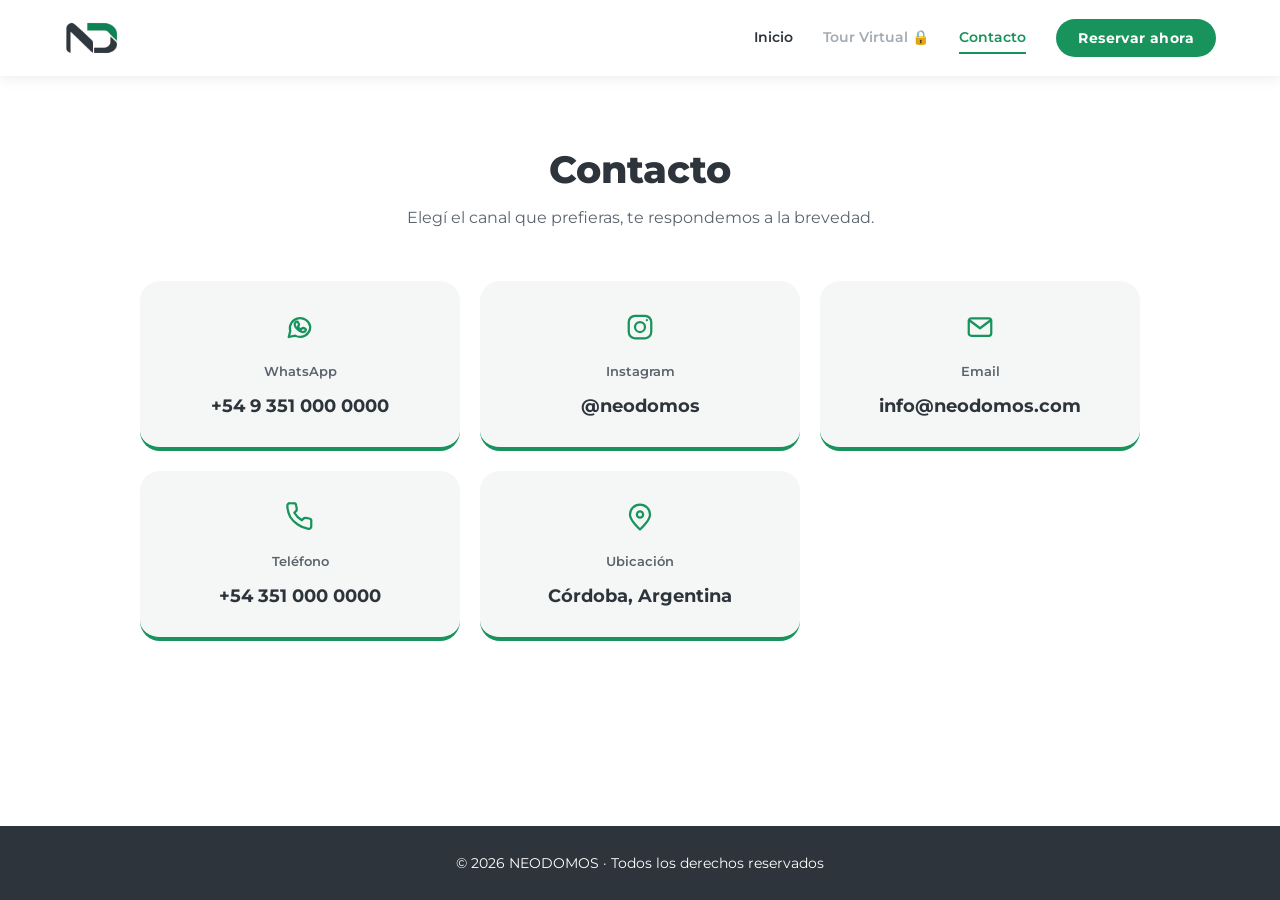
==== contacto.html @ 70d0b35b "Falta solo agregar la info verdadera" ====
<!DOCTYPE html>
<html lang="es">
<head>
    <meta charset="UTF-8">
    <meta name="viewport" content="width=device-width, initial-scale=1">
    <title>NEODOMOS | Contacto</title>
    <link rel="icon" href="img/logo-monograma.png">
    <link href="https://fonts.googleapis.com/css2?family=Montserrat:wght@400;500;600;700;800&display=swap" rel="stylesheet">
    <link rel="stylesheet" href="index.css">
    <style>
        /* La página ocupa como mínimo toda la pantalla y empuja el footer abajo. */
        html, body {
            min-height: 100%;
        }

        body.contact-page {
            min-height: 100vh;
            display: flex;
            flex-direction: column;
            background: #ffffff;
        }

        .contact-main {
            flex: 1;
            width: 100%;
            background: #ffffff;
        }

        .contact-main .cont {
            padding-bottom: clamp(48px, 8vh, 100px);
        }

        .contact-main .ccards {
            align-items: stretch;
        }

        .contact-main .cc {
            display: flex;
            flex-direction: column;
            align-items: center;
            gap: 12px;
            text-align: center;
        }

        .contact-main .contact-icon {
            width: 30px;
            height: 30px;
            display: block;
            color: var(--verde, #c5d6c3);
        }

        .contact-main .contact-icon svg {
            width: 100%;
            height: 100%;
            fill: none;
            stroke: currentColor;
            stroke-width: 1.8;
            stroke-linecap: round;
            stroke-linejoin: round;
        }

        body.contact-page footer {
            margin-top: auto;
            width: 100%;
            box-sizing: border-box;
            background: var(--gris, #202428);
            color: #ffffff;
        }
    </style>
</head>
<body class="contact-page">
    <header>
        <a class="logo" href="index.html#/"><img src="img/logo-solo.webp" alt="NEODOMOS" onerror="this.outerHTML='<b>NEODOMOS</b>'"></a>
        <button class="burger" aria-label="Abrir menú" onclick="document.querySelector('nav').classList.toggle('open')">☰</button>
        <nav>
            <a class="l" href="index.html#/">Inicio</a>
            <a class="l lock" title="Próximamente" onclick="return false">Tour Virtual 🔒</a>
            <a class="l act" href="contacto.html">Contacto</a>
            <a class="btn btn-v" id="reservar" target="_blank" rel="noopener">Reservar ahora</a>
        </nav>
    </header>

    <main class="contact-main">
        <section class="cont">
            <div class="t">
                <h2>Contacto</h2>
                <p>Elegí el canal que prefieras, te respondemos a la brevedad.</p>
            </div>

            <div class="ccards">
                <a class="cc" href="#" id="whatsapp-link" target="_blank" rel="noopener">
                    <i class="contact-icon" aria-hidden="true"><svg viewBox="0 0 24 24"><path d="M20.2 11.7a8.2 8.2 0 0 1-12.1 7.2L3 20l1.2-4.8a8.2 8.2 0 1 1 16-3.5Z"/><path d="M8.6 8.2c.2-.5.5-.5.8-.5h.5c.2 0 .4.1.5.4l.8 1.8c.1.2.1.4-.1.6l-.6.7c-.2.2-.2.4 0 .6.5.9 1.2 1.5 2.1 2 .2.1.4.1.6-.1l.8-.9c.2-.2.4-.2.6-.1l1.7.8c.3.1.4.3.4.5 0 .3-.2 1.2-.8 1.6-.6.4-1.3.6-2.1.4-1.1-.3-2.4-.9-3.8-2.2-1.1-1-2-2.3-2.2-3.3-.3-.9.1-1.8.8-2.3Z"/></svg></i>
                    <small>WhatsApp</small><b>+54 9 351 000 0000</b>
                </a>

                <a class="cc" href="https://www.instagram.com/neodomos" target="_blank" rel="noopener">
                    <i class="contact-icon" aria-hidden="true"><svg viewBox="0 0 24 24"><rect x="3" y="3" width="18" height="18" rx="5"/><circle cx="12" cy="12" r="4"/><path d="M17.5 6.5h.01"/></svg></i>
                    <small>Instagram</small><b>@neodomos</b>
                </a>

                <a class="cc" href="mailto:info@neodomos.com">
                    <i class="contact-icon" aria-hidden="true"><svg viewBox="0 0 24 24"><rect x="3" y="5" width="18" height="14" rx="2"/><path d="m4 7 8 6 8-6"/></svg></i>
                    <small>Email</small><b>info@neodomos.com</b>
                </a>

                <a class="cc" href="tel:+543510000000">
                    <i class="contact-icon" aria-hidden="true"><svg viewBox="0 0 24 24"><path d="M21 16.5v3a2 2 0 0 1-2.2 2A19.8 19.8 0 0 1 10.2 18a19.4 19.4 0 0 1-6-6A19.8 19.8 0 0 1 1.9 3.2 2 2 0 0 1 3.9 1h3a2 2 0 0 1 2 1.7l.5 2.7a2 2 0 0 1-.6 1.9L7.5 8.6a16 16 0 0 0 6 6l1.3-1.3a2 2 0 0 1 1.9-.6l2.7.5a2 2 0 0 1 1.6 2.3Z"/></svg></i>
                    <small>Teléfono</small><b>+54 351 000 0000</b>
                </a>

                <a class="cc" href="https://maps.google.com/?q=C%C3%B3rdoba%2CArgentina" target="_blank" rel="noopener">
                    <i class="contact-icon" aria-hidden="true"><svg viewBox="0 0 24 24"><path d="M20 10c0 5-8 12-8 12S4 15 4 10a8 8 0 1 1 16 0Z"/><circle cx="12" cy="10" r="2.5"/></svg></i>
                    <small>Ubicación</small><b>Córdoba, Argentina</b>
                </a>
            </div>
        </section>
    </main>

    <footer>© <span id="year"></span> NEODOMOS · Todos los derechos reservados</footer>

    <script>
        const CONFIG = {
            whatsapp: "5493510000000",
            mensajeReserva: "Hola! Quiero reservar un domo NEODOMOS.",
            mensajeGeneral: "Hola! Quiero más información sobre los domos NEODOMOS."
        };

        const wa = mensaje => `https://wa.me/${CONFIG.whatsapp}?text=${encodeURIComponent(mensaje)}`;
        document.querySelector("#reservar").href = wa(CONFIG.mensajeReserva);
        document.querySelector("#whatsapp-link").href = wa(CONFIG.mensajeGeneral);
        document.querySelector("#year").textContent = new Date().getFullYear();

        document.querySelectorAll("nav a").forEach(enlace => {
            enlace.addEventListener("click", () => document.querySelector("nav").classList.remove("open"));
        });
    </script>
</body>
</html>
---- index.css ----
/* ============ COLORES ============ */
:root {
    --gris: #2d343b;
    --gris2: #5b646d;
    --verde: #17935b;
    --verde2: #0f6f43;
    --claro: #f4f7f5;
    --lock: #a3abb2;
    --nav: 76px;
}

/* ============ RESET GENERAL ============ */
* {
    margin: 0;
    padding: 0;
    box-sizing: border-box;
}

html {
    scroll-behavior: smooth;
}

body {
    font-family: Montserrat, system-ui, sans-serif;
    color: var(--gris);
    background: #fff;
}

a {
    color: inherit;
    text-decoration: none;
}

button {
    font: inherit;
    cursor: pointer;
    border: 0;
    background: none;
}

/* ============ BOTONES ============ */
.btn {
    display: inline-flex;
    align-items: center;
    gap: 8px;
    padding: 13px 26px;
    border-radius: 50px;
    font-weight: 700;
    font-size: 14px;
    letter-spacing: 0.4px;
    transition: 0.2s;
}

.btn-v {
    background: var(--verde);
    color: #fff;
}

.btn-v:hover {
    background: var(--verde2);
}

.btn-b {
    background: #fff;
    color: var(--gris);
}

.btn-b:hover {
    background: #e6eee9;
}

.btn-o {
    border: 2px solid #fff;
    color: #fff;
}

.btn-o:hover {
    background: #fff;
    color: var(--gris);
}

.btn-g {
    border: 2px solid var(--gris);
    color: var(--gris);
}

.btn-g:hover {
    background: var(--gris);
    color: #fff;
}

/* ============ NAVBAR ============ */
header {
    position: fixed;
    top: 0;
    left: 0;
    right: 0;
    height: var(--nav);
    z-index: 50;
    background: rgba(255, 255, 255, 0.93);
    backdrop-filter: blur(10px);
    display: flex;
    align-items: center;
    justify-content: space-between;
    padding: 0 5%;
    box-shadow: 0 2px 14px rgba(0, 0, 0, 0.08);
}

.logo img {
    height: 34px;
    display: block;
}

nav {
    display: flex;
    align-items: center;
    gap: 30px;
    font-weight: 600;
    font-size: 14px;
}

nav .l {
    padding: 6px 0;
    border-bottom: 2px solid transparent;
    transition: 0.2s;
}

nav .l:hover,
nav .l.act {
    color: var(--verde);
    border-color: var(--verde);
}

nav .l.lock {
    color: var(--lock);
    cursor: not-allowed;
}

nav .l.lock:hover {
    color: var(--lock);
    border-color: transparent;
}

nav .btn {
    padding: 10px 22px;
}

.burger {
    display: none;
    font-size: 28px;
    color: var(--gris);
}

/* ============ INICIO / HERO ============ */
.page {
    display: none;
}

.page.on {
    display: block;
}

.hero {
    position: relative;
    isolation: isolate;
    min-height: 100vh;
    display: flex;
    align-items: center;
    justify-content: space-between;
    gap: 40px;
    padding: calc(var(--nav) + 30px) 5% 100px;
    color: #fff;
    overflow: hidden;
}

.bg {
    position: absolute;
    inset: 0;
    background-size: cover;
    background-position: center;
    opacity: 0;
    transition: opacity 0.9s;
    z-index: -2;
}

.bg.on {
    opacity: 1;
}

.hero::before {
    content: "";
    position: absolute;
    inset: 0;
    background: linear-gradient(
        90deg,
        rgba(20, 26, 31, 0.78),
        rgba(20, 26, 31, 0.12) 75%
    );
    z-index: -1;
}

.txt {
    max-width: 540px;
}

.txt h1 {
    font-size: clamp(34px, 5vw, 58px);
    line-height: 1.08;
    font-weight: 800;
    text-transform: uppercase;
    margin-bottom: 18px;
}

.txt p {
    font-size: 17px;
    line-height: 1.6;
    margin-bottom: 28px;
}

.acts {
    display: flex;
    gap: 14px;
    flex-wrap: wrap;
}

.menu {
    width: 300px;
    display: flex;
    flex-direction: column;
    gap: 12px;
    padding: 16px;
    border-radius: 22px;
    background: rgba(255, 255, 255, 0.14);
    backdrop-filter: blur(14px);
    border: 1px solid rgba(255, 255, 255, 0.3);
}

.opts button {
    display: flex;
    align-items: center;
    gap: 14px;
    padding: 14px 18px;
    border-radius: 14px;
    border: 1px solid rgba(255, 255, 255, 0.3);
    color: #fff;
    font-weight: 600;
    font-size: 16px;
    text-align: left;
    transition: 0.25s;
}

.opts button:hover {
    background: rgba(255, 255, 255, 0.2);
}

.opts button.on {
    background: var(--verde);
    border-color: var(--verde);
}

.menu span {
    font-size: 22px;
}

/* Selector: solo se ve en celular */
.sel {
    display: none;
}

.opts {
    display: flex;
    flex-direction: column;
    gap: 12px;
}

.soon {
    position: absolute;
    left: 5%;
    bottom: 26px;
    display: flex;
    align-items: center;
    gap: 10px;
    padding: 10px 18px;
    border-radius: 50px;
    background: rgba(20, 26, 31, 0.6);
    backdrop-filter: blur(8px);
    font-size: 13px;
    font-weight: 600;
}

.soon i {
    width: 10px;
    height: 10px;
    border-radius: 50%;
    background: var(--verde);
    animation: p 1.6s infinite;
}

@keyframes p {
    50% {
        opacity: 0.25;
    }
}

.insta {
    position: absolute;
    right: 5%;
    bottom: 22px;
    width: 52px;
    height: 52px;
    border-radius: 50%;
    background: #fff;
    color: var(--gris);
    display: grid;
    place-items: center;
    transition: 0.2s;
}

.insta:hover {
    background: var(--verde);
    color: #fff;
    transform: scale(1.08);
}

/* ============ SECCIONES ============ */
section {
    padding: 90px 5%;
}

.t {
    text-align: center;
    max-width: 680px;
    margin: 0 auto 50px;
}

.t h2 {
    font-size: clamp(26px, 3.5vw, 38px);
    font-weight: 800;
    margin-bottom: 12px;
}

.t h2 em {
    font-style: normal;
    color: var(--verde);
}

.t p {
    color: var(--gris2);
    line-height: 1.6;
}

.cards {
    display: grid;
    grid-template-columns: repeat(auto-fit, minmax(240px, 1fr));
    gap: 24px;
    max-width: 1100px;
    margin: auto;
}

.card {
    background: var(--claro);
    padding: 32px 26px;
    border-radius: 20px;
    border-bottom: 4px solid var(--verde);
}

.card i {
    font-style: normal;
    font-size: 34px;
    display: block;
    margin-bottom: 14px;
}

.card h3 {
    margin-bottom: 8px;
}

.card p {
    color: var(--gris2);
    font-size: 15px;
    line-height: 1.6;
}

/* ============ LED ============ */
.led {
    background: var(--gris);
    color: #fff;
}

.led .t p {
    color: #c8d0d6;
}

.led-g {
    display: grid;
    grid-template-columns: repeat(auto-fit, minmax(300px, 1fr));
    gap: 24px;
    max-width: 1100px;
    margin: auto;
}

.led figure {
    position: relative;
    border-radius: 20px;
    overflow: hidden;
}

.led img {
    width: 100%;
    display: block;
}

.led figcaption {
    position: absolute;
    left: 16px;
    top: 16px;
    background: #fff;
    color: var(--gris);
    padding: 7px 16px;
    border-radius: 30px;
    font-weight: 700;
    font-size: 13px;
    display: flex;
    align-items: center;
    gap: 8px;
}

.led figcaption b {
    width: 12px;
    height: 12px;
    border-radius: 50%;
}

/* ============ LLAMADO A LA ACCIÓN ============ */
.cta {
    text-align: center;
    background: var(--verde);
    color: #fff;
}

.cta h2 {
    font-size: clamp(26px, 3.5vw, 36px);
    font-weight: 800;
    margin-bottom: 12px;
}

.cta p {
    margin-bottom: 26px;
}

/* ============ FOOTER ============ */
footer {
    background: #1f2428;
    color: #aab3ba;
    text-align: center;
    padding: 28px 5%;
    font-size: 14px;
}

/* ============ MÁS INFO ============ */
.ib {
    min-height: 55vh;
    background-size: cover;
    background-position: center;
    display: flex;
    align-items: flex-end;
    padding: 0 5% 40px;
    color: #fff;
    padding-top: var(--nav);
}

.ib small {
    font-weight: 700;
    letter-spacing: 2px;
    text-transform: uppercase;
    color: #7fe0b0;
}

.ib h1 {
    font-size: clamp(32px, 5vw, 54px);
    font-weight: 800;
}

.wrap {
    max-width: 1000px;
    margin: auto;
    padding: 50px 5% 80px;
}

.wrap h3 {
    margin: 40px 0 16px;
    font-size: 22px;
}

.chips {
    display: flex;
    gap: 10px;
    flex-wrap: wrap;
    margin-bottom: 28px;
}

.chips a {
    padding: 8px 18px;
    border-radius: 30px;
    border: 2px solid var(--claro);
    background: var(--claro);
    font-weight: 600;
    font-size: 14px;
}

.chips a.on,
.chips a:hover {
    background: var(--verde);
    border-color: var(--verde);
    color: #fff;
}

.lead {
    font-size: 18px;
    line-height: 1.7;
    color: var(--gris2);
}

.specs {
    display: grid;
    grid-template-columns: repeat(auto-fit, minmax(200px, 1fr));
    gap: 16px;
    margin-top: 30px;
}

.specs div {
    background: var(--claro);
    padding: 20px;
    border-radius: 16px;
    border-left: 4px solid var(--verde);
}

.specs small {
    display: block;
    color: var(--gris2);
    font-weight: 600;
    margin-bottom: 4px;
}

.specs b {
    font-size: 20px;
}

.inc {
    list-style: none;
    display: grid;
    grid-template-columns: repeat(auto-fit, minmax(260px, 1fr));
    gap: 10px;
}

.inc li::before {
    content: "✓ ";
    color: var(--verde);
    font-weight: 800;
}

.gal {
    display: grid;
    grid-template-columns: repeat(auto-fit, minmax(280px, 1fr));
    gap: 16px;
}

.gal img {
    width: 100%;
    border-radius: 16px;
    display: block;
}

.wrap .acts {
    margin-top: 44px;
}

/* ============ CONTACTO ============ */
.cont {
    padding-top: calc(var(--nav) + 70px);
    min-height: 80vh;
}

.ccards {
    display: grid;
    grid-template-columns: repeat(auto-fit, minmax(260px, 1fr));
    gap: 20px;
    max-width: 1000px;
    margin: auto;
}

.cc {
    background: var(--claro);
    padding: 30px;
    border-radius: 20px;
    border-bottom: 4px solid var(--verde);
    transition: 0.2s;
}

.cc:hover {
    transform: translateY(-4px);
}

.cc i {
    font-style: normal;
    font-size: 32px;
    display: block;
    margin-bottom: 10px;
}

.cc small {
    color: var(--gris2);
    font-weight: 600;
}

.cc b {
    display: block;
    margin-top: 4px;
    font-size: 18px;
}

/* ============ CELULAR / TABLET CHICA ============ */
@media (max-width: 900px) {
    :root {
        --foto: min(72vw, 420px);
    }

    .burger {
        display: block;
    }

    nav {
        position: absolute;
        top: var(--nav);
        left: 0;
        right: 0;
        background: #fff;
        flex-direction: column;
        align-items: flex-start;
        padding: 20px 5%;
        gap: 18px;
        display: none;
        box-shadow: 0 10px 20px rgba(0, 0, 0, 0.08);
    }

    nav.open {
        display: flex;
    }

    /* Foto arriba y contenido abajo */
    .hero {
        flex-direction: column;
        align-items: stretch;
        justify-content: flex-start;
        gap: 18px;
        min-height: auto;
        background: var(--gris);
        padding: calc(var(--nav) + var(--foto) - 34px) 5% 90px;
    }

    .bg {
        inset: var(--nav) 0 auto 0;
        height: var(--foto);
    }

    .hero::before {
        inset: var(--nav) 0 auto 0;
        height: var(--foto);
        background: linear-gradient(
            rgba(20, 26, 31, 0) 50%,
            var(--gris)
        );
    }

    .txt h1 {
        font-size: 28px;
        margin-bottom: 10px;
    }

    .txt p {
        font-size: 15px;
        margin-bottom: 20px;
    }

    .btn {
        padding: 11px 20px;
        font-size: 13px;
    }

    /* Selector desplegable de nodos */
    .menu {
        order: -1;
        position: relative;
        width: 100%;
        padding: 0;
        background: none;
        border: 0;
        backdrop-filter: none;
        gap: 0;
    }

    .sel {
        display: flex;
        align-items: center;
        gap: 10px;
        width: 100%;
        padding: 13px 18px;
        border-radius: 14px;
        background: var(--verde);
        color: #fff;
        font-weight: 700;
        font-size: 15px;
        text-align: left;
    }

    .sel em {
        margin-left: auto;
        font-style: normal;
    }

    
    .opts {
        display: none;
        position: absolute;
        left: 0;
        right: 0;
        top: calc(100% + 8px);
        z-index: 5;

        /* Tamaño y desplazamiento */
        max-height: 220px;
        overflow-y: auto;
        overscroll-behavior: contain;

        /* Apariencia */
        padding: 10px;
        gap: 8px;
        border-radius: 16px;
        background: var(--gris);
        border: 1px solid rgba(255, 255, 255, 0.2);
        box-shadow: 0 14px 30px rgba(0, 0, 0, 0.4);
    }


    .menu.open .opts {
        display: flex;
    }

    .opts button {
        padding: 11px 14px;
        font-size: 15px;
    }

    .soon {
        font-size: 12px;
        padding: 8px 14px;
        bottom: 22px;
    }

    .insta {
        width: 44px;
        height: 44px;
        bottom: 18px;
    }

    .wrap {
        padding: 36px 5% 60px;
    }

    #info {
    position: relative;
    }

    #info img {
        display: block;
        width: 100%;
        max-height: 220px;
        object-fit: cover;
    }

    #info::after {
        content: "";
        position: absolute;
        top: 0;
        left: 0;
        width: 100%;
        height: 280px;
        pointer-events: none;
        background: linear-gradient(
            to bottom,
            transparent 45%,
            var(--gris) 100%
        );
    }
}
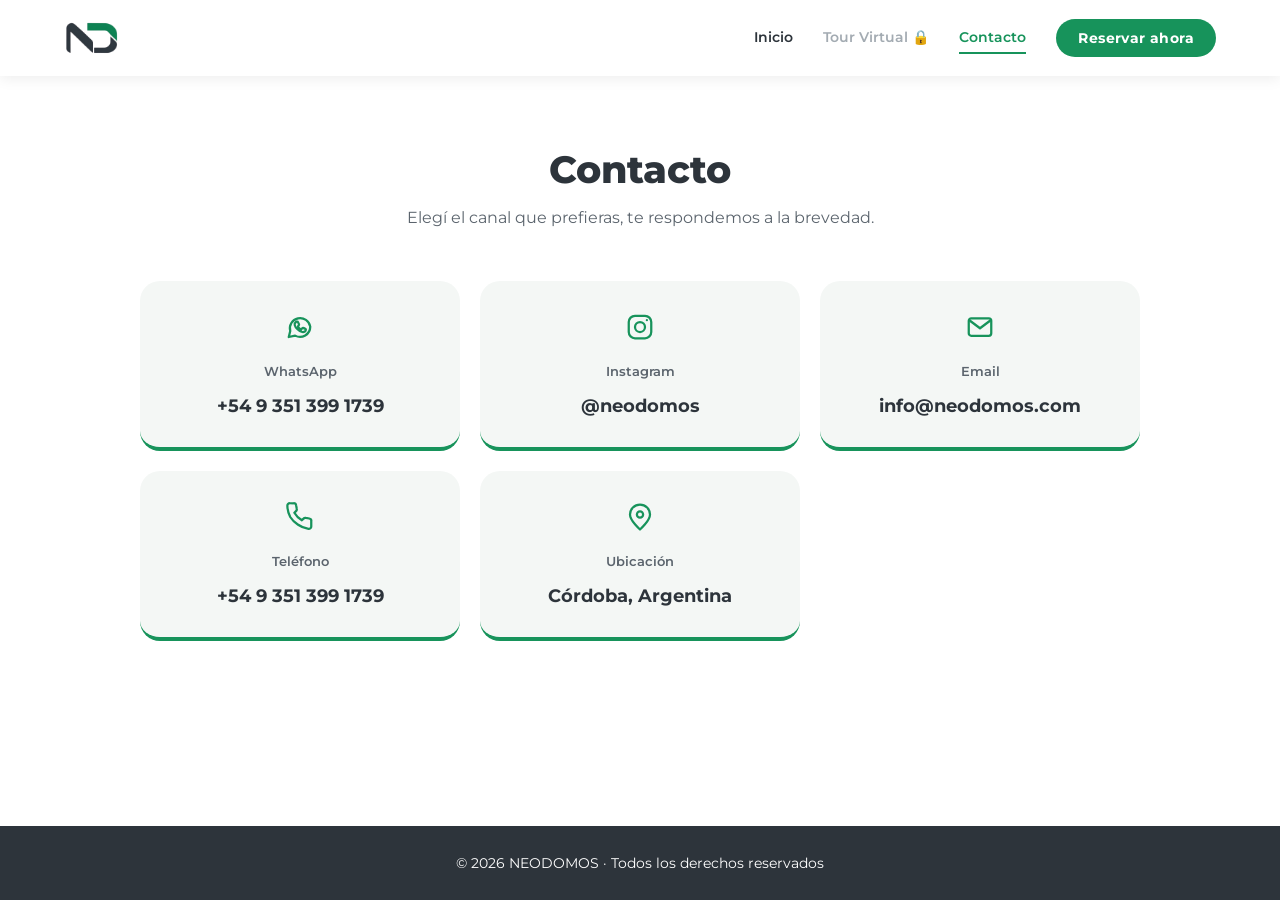
==== commit b0ad5407: "Falta solo agregar la info verdadera" ====
--- a/contacto.html
+++ b/contacto.html
@@ -90,7 +90,7 @@
             <div class="ccards">
                 <a class="cc" href="#" id="whatsapp-link" target="_blank" rel="noopener">
                     <i class="contact-icon" aria-hidden="true"><svg viewBox="0 0 24 24"><path d="M20.2 11.7a8.2 8.2 0 0 1-12.1 7.2L3 20l1.2-4.8a8.2 8.2 0 1 1 16-3.5Z"/><path d="M8.6 8.2c.2-.5.5-.5.8-.5h.5c.2 0 .4.1.5.4l.8 1.8c.1.2.1.4-.1.6l-.6.7c-.2.2-.2.4 0 .6.5.9 1.2 1.5 2.1 2 .2.1.4.1.6-.1l.8-.9c.2-.2.4-.2.6-.1l1.7.8c.3.1.4.3.4.5 0 .3-.2 1.2-.8 1.6-.6.4-1.3.6-2.1.4-1.1-.3-2.4-.9-3.8-2.2-1.1-1-2-2.3-2.2-3.3-.3-.9.1-1.8.8-2.3Z"/></svg></i>
-                    <small>WhatsApp</small><b>+54 9 351 000 0000</b>
+                    <small>WhatsApp</small><b>+54 9 351 399 1739</b>
                 </a>
 
                 <a class="cc" href="https://www.instagram.com/neodomos" target="_blank" rel="noopener">
@@ -103,9 +103,9 @@
                     <small>Email</small><b>info@neodomos.com</b>
                 </a>
 
-                <a class="cc" href="tel:+543510000000">
+                <a class="cc" href="tel:+543513991739">
                     <i class="contact-icon" aria-hidden="true"><svg viewBox="0 0 24 24"><path d="M21 16.5v3a2 2 0 0 1-2.2 2A19.8 19.8 0 0 1 10.2 18a19.4 19.4 0 0 1-6-6A19.8 19.8 0 0 1 1.9 3.2 2 2 0 0 1 3.9 1h3a2 2 0 0 1 2 1.7l.5 2.7a2 2 0 0 1-.6 1.9L7.5 8.6a16 16 0 0 0 6 6l1.3-1.3a2 2 0 0 1 1.9-.6l2.7.5a2 2 0 0 1 1.6 2.3Z"/></svg></i>
-                    <small>Teléfono</small><b>+54 351 000 0000</b>
+                    <small>Teléfono</small><b>+54 9 351 399 1739</b>
                 </a>
 
                 <a class="cc" href="https://maps.google.com/?q=C%C3%B3rdoba%2CArgentina" target="_blank" rel="noopener">
@@ -120,8 +120,8 @@
 
     <script>
         const CONFIG = {
-            whatsapp: "5493510000000",
-            mensajeReserva: "Hola! Quiero reservar un domo NEODOMOS.",
+            whatsapp: "5493513991739",
+            mensajeReserva: "Hola! Quiero más información sobre los domos NEODOMOS.",
             mensajeGeneral: "Hola! Quiero más información sobre los domos NEODOMOS."
         };
 
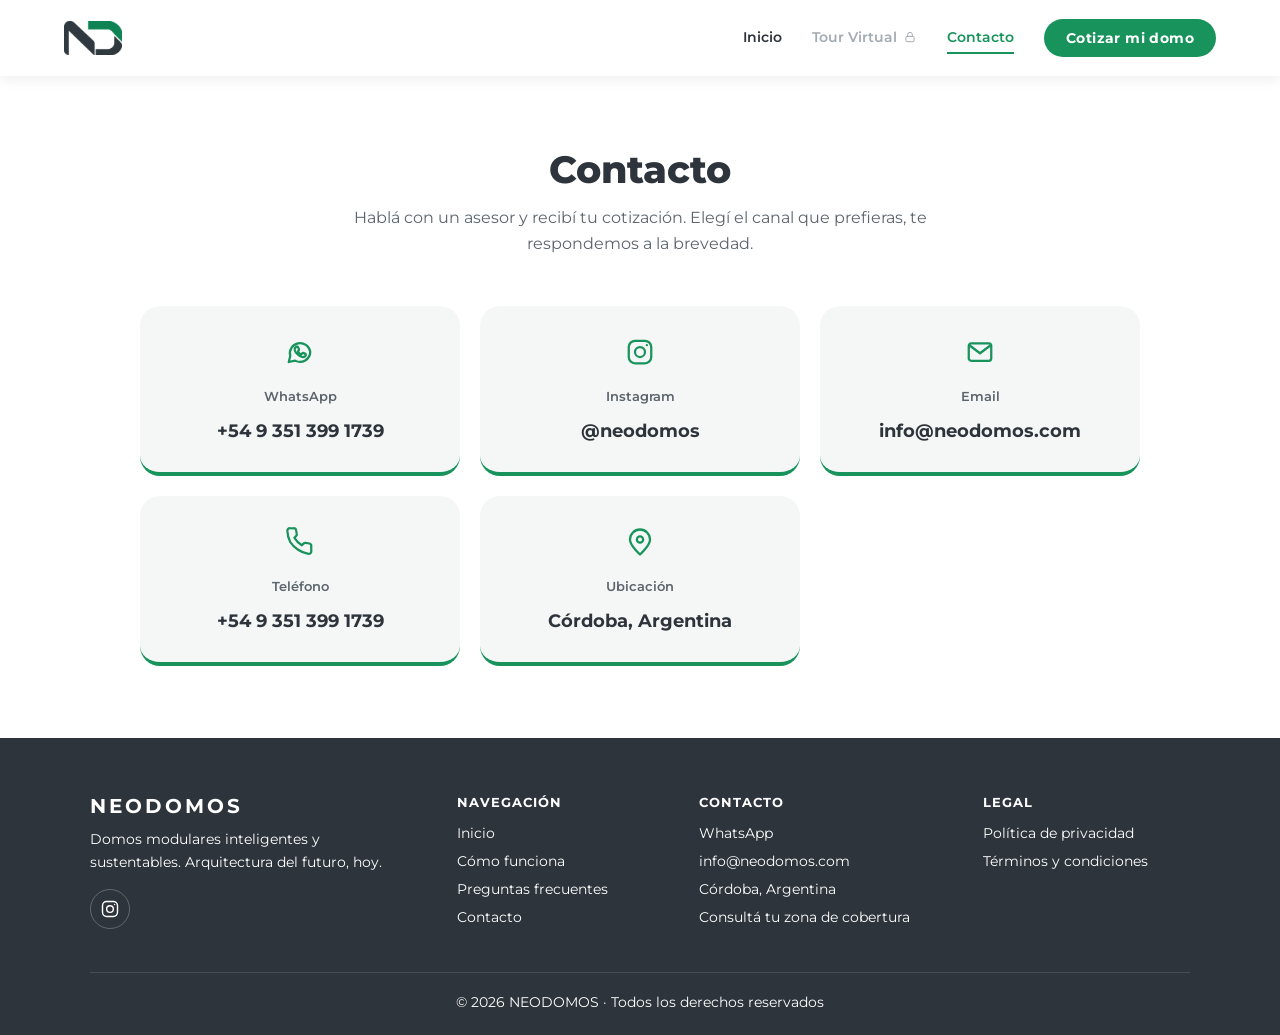
==== commit 7b734eb7: "Correcciones en la pagina, faltan datos reales" ====
--- a/contacto.html
+++ b/contacto.html
@@ -4,7 +4,7 @@
     <meta charset="UTF-8">
     <meta name="viewport" content="width=device-width, initial-scale=1">
     <title>NEODOMOS | Contacto</title>
-    <link rel="icon" href="img/logo-monograma.png">
+    <link rel="icon" href="img/logo-blanco.png">
     <link href="https://fonts.googleapis.com/css2?family=Montserrat:wght@400;500;600;700;800&display=swap" rel="stylesheet">
     <link rel="stylesheet" href="index.css">
     <style>
@@ -69,22 +69,13 @@
     </style>
 </head>
 <body class="contact-page">
-    <header>
-        <a class="logo" href="index.html#/"><img src="img/logo-solo.webp" alt="NEODOMOS" onerror="this.outerHTML='<b>NEODOMOS</b>'"></a>
-        <button class="burger" aria-label="Abrir menú" onclick="document.querySelector('nav').classList.toggle('open')">☰</button>
-        <nav>
-            <a class="l" href="index.html#/">Inicio</a>
-            <a class="l lock" title="Próximamente" onclick="return false">Tour Virtual 🔒</a>
-            <a class="l act" href="contacto.html">Contacto</a>
-            <a class="btn btn-v" id="reservar" target="_blank" rel="noopener">Reservar ahora</a>
-        </nav>
-    </header>
+    <header id="site-header"></header>
 
     <main class="contact-main">
         <section class="cont">
             <div class="t">
                 <h2>Contacto</h2>
-                <p>Elegí el canal que prefieras, te respondemos a la brevedad.</p>
+                <p>Hablá con un asesor y recibí tu cotización. Elegí el canal que prefieras, te respondemos a la brevedad.</p>
             </div>
 
             <div class="ccards">
@@ -116,23 +107,12 @@
         </section>
     </main>
 
-    <footer>© <span id="year"></span> NEODOMOS · Todos los derechos reservados</footer>
+    <footer id="site-footer"></footer>
 
+    <script src="domos.js"></script>
     <script>
-        const CONFIG = {
-            whatsapp: "5493513991739",
-            mensajeReserva: "Hola! Quiero más información sobre los domos NEODOMOS.",
-            mensajeGeneral: "Hola! Quiero más información sobre los domos NEODOMOS."
-        };
-
-        const wa = mensaje => `https://wa.me/${CONFIG.whatsapp}?text=${encodeURIComponent(mensaje)}`;
-        document.querySelector("#reservar").href = wa(CONFIG.mensajeReserva);
-        document.querySelector("#whatsapp-link").href = wa(CONFIG.mensajeGeneral);
-        document.querySelector("#year").textContent = new Date().getFullYear();
-
-        document.querySelectorAll("nav a").forEach(enlace => {
-            enlace.addEventListener("click", () => document.querySelector("nav").classList.remove("open"));
-        });
+        montarLayout("contacto");
+        $("#whatsapp-link").href = wa(CONFIG.mensajeGeneral);
     </script>
 </body>
 </html>
--- a/index.css
+++ b/index.css
@@ -794,3 +794,57 @@
         );
     }
 }
+
+
+/* =====================================================
+   AUDITORÍA UX: íconos, CTA único, nuevas secciones, footer
+   ===================================================== */
+.ico{width:1em;height:1em;fill:none;stroke:currentColor;stroke-width:1.7;stroke-linecap:round;stroke-linejoin:round;flex:none}
+nav .l .ico{width:14px;height:14px;vertical-align:-2px;margin-left:2px}
+.insta .ico{width:26px;height:26px}
+.chips a .ico{width:16px;height:16px;vertical-align:-3px}
+
+/* Portada: titular + un solo botón principal */
+.txt h1 span{display:block;margin-top:12px;font-size:.4em;font-weight:600;letter-spacing:3px;color:#7fe0b0}
+.acts{align-items:center;gap:22px}
+.link-sec{font-weight:700;font-size:14px;color:#fff;border-bottom:2px solid rgba(255,255,255,.5);padding-bottom:2px;transition:.2s;cursor:pointer}
+.link-sec:hover{border-color:#fff}
+
+/* Tarjetas con íconos de trazo fino */
+.card i{color:var(--verde)}
+.card i .ico{stroke-width:1.5}
+
+/* Proceso en 3 pasos */
+.pasos{display:grid;grid-template-columns:repeat(auto-fit,minmax(240px,1fr));gap:24px;max-width:1000px;margin:auto}
+.paso{text-align:center;padding:10px 20px}
+.paso b{display:grid;place-items:center;width:52px;height:52px;margin:0 auto 16px;border-radius:50%;border:2px solid var(--verde);color:var(--verde);font-size:20px}
+.paso h3{margin-bottom:8px}
+.paso p{color:var(--gris2);font-size:15px;line-height:1.6}
+
+/* Smart Dome */
+.feat{display:flex;flex-wrap:wrap;gap:12px;justify-content:center;max-width:900px;margin:0 auto 40px}
+.feat span{display:flex;align-items:center;gap:8px;padding:10px 18px;border-radius:30px;border:1px solid rgba(255,255,255,.25);font-size:14px;font-weight:600}
+.feat .ico{width:20px;height:20px;color:#7fe0b0}
+
+/* Preguntas frecuentes */
+.faq{max-width:800px;margin:auto}
+.faq details{border-bottom:1px solid #e2e8e4;padding:18px 0}
+.faq summary{cursor:pointer;font-weight:700;list-style:none;display:flex;justify-content:space-between;gap:16px}
+.faq summary::-webkit-details-marker{display:none}
+.faq summary::after{content:"+";color:var(--verde);font-size:22px;line-height:1}
+.faq details[open] summary::after{content:"–"}
+.faq p{margin-top:12px;color:var(--gris2);line-height:1.7}
+
+/* Footer profesional */
+footer{padding:56px 5% 24px;text-align:left}
+.foot{display:grid;grid-template-columns:1.6fr 1fr 1.2fr 1fr;gap:36px;max-width:1100px;margin:auto}
+.foot h4{color:#fff;margin-bottom:14px;font-size:13px;letter-spacing:1px;text-transform:uppercase}
+.foot a,.foot span{display:block;margin-bottom:10px}
+.foot a:hover{color:#fff}
+.foot p{line-height:1.6;margin:10px 0 16px;max-width:300px}
+.fb{color:#fff;font-size:20px;letter-spacing:3px}
+.foot .fi{display:grid;place-items:center;width:40px;height:40px;border:1px solid rgba(255,255,255,.25);border-radius:50%;margin:0}
+.foot .fi .ico{width:20px;height:20px}
+.fcopy{max-width:1100px;margin:36px auto 0;padding-top:20px;border-top:1px solid rgba(255,255,255,.12);text-align:center}
+@media(max-width:900px){.foot{grid-template-columns:1fr 1fr}}
+@media(max-width:560px){.foot{grid-template-columns:1fr}.acts{gap:16px}}
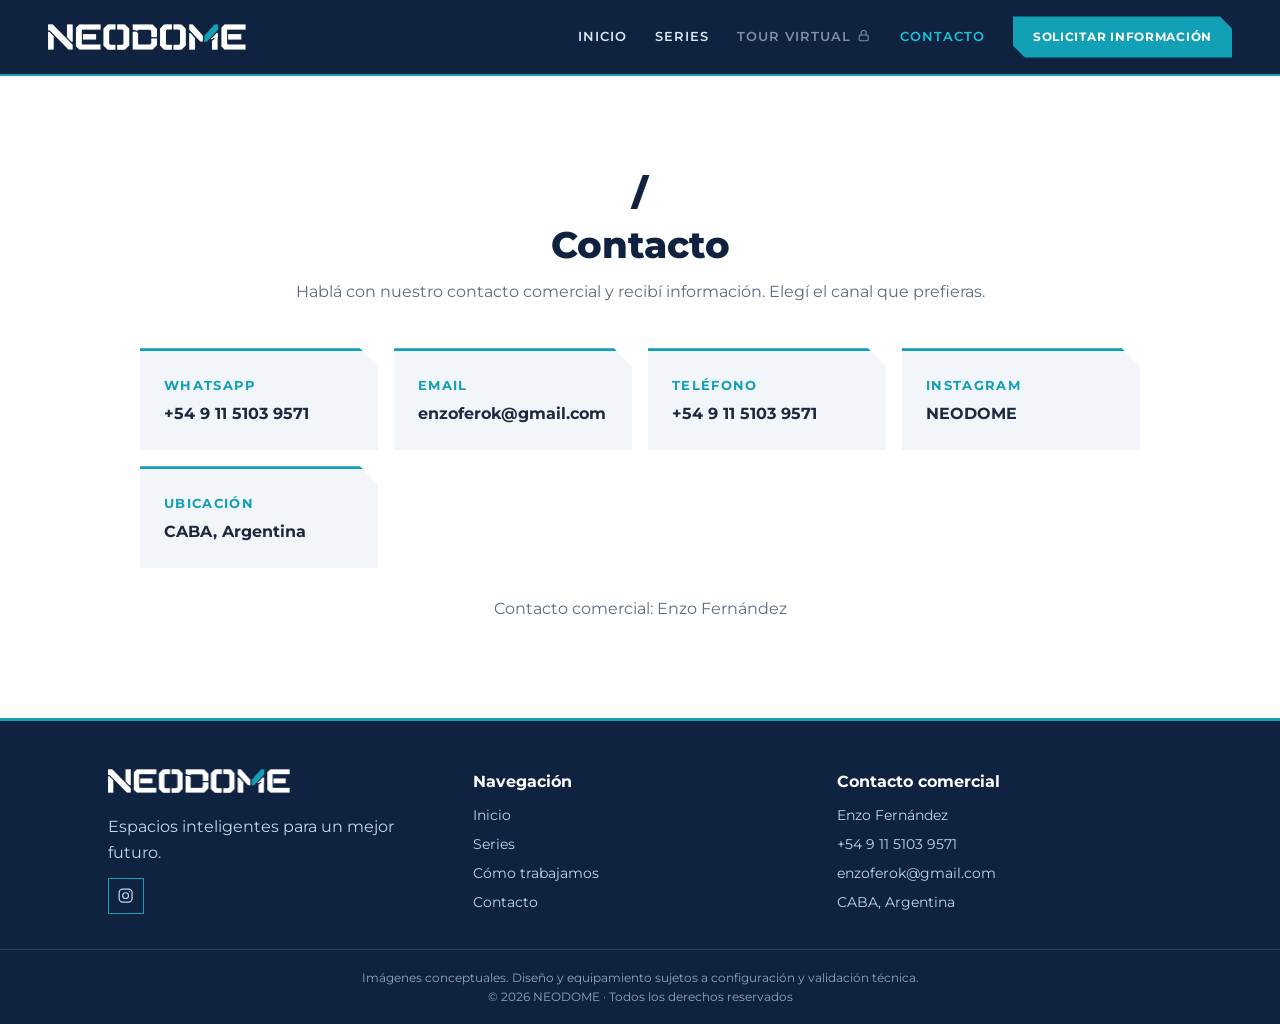
==== commit df24f49c: "cambio total de diseño" ====
--- a/contacto.html
+++ b/contacto.html
@@ -3,116 +3,36 @@
 <head>
     <meta charset="UTF-8">
     <meta name="viewport" content="width=device-width, initial-scale=1">
-    <title>NEODOMOS | Contacto</title>
-    <link rel="icon" href="img/logo-blanco.png">
-    <link href="https://fonts.googleapis.com/css2?family=Montserrat:wght@400;500;600;700;800&display=swap" rel="stylesheet">
-    <link rel="stylesheet" href="index.css">
-    <style>
-        /* La página ocupa como mínimo toda la pantalla y empuja el footer abajo. */
-        html, body {
-            min-height: 100%;
-        }
-
-        body.contact-page {
-            min-height: 100vh;
-            display: flex;
-            flex-direction: column;
-            background: #ffffff;
-        }
-
-        .contact-main {
-            flex: 1;
-            width: 100%;
-            background: #ffffff;
-        }
-
-        .contact-main .cont {
-            padding-bottom: clamp(48px, 8vh, 100px);
-        }
-
-        .contact-main .ccards {
-            align-items: stretch;
-        }
-
-        .contact-main .cc {
-            display: flex;
-            flex-direction: column;
-            align-items: center;
-            gap: 12px;
-            text-align: center;
-        }
-
-        .contact-main .contact-icon {
-            width: 30px;
-            height: 30px;
-            display: block;
-            color: var(--verde, #c5d6c3);
-        }
-
-        .contact-main .contact-icon svg {
-            width: 100%;
-            height: 100%;
-            fill: none;
-            stroke: currentColor;
-            stroke-width: 1.8;
-            stroke-linecap: round;
-            stroke-linejoin: round;
-        }
-
-        body.contact-page footer {
-            margin-top: auto;
-            width: 100%;
-            box-sizing: border-box;
-            background: var(--gris, #202428);
-            color: #ffffff;
-        }
-    </style>
+    <title>NEODOME | Contacto</title>
+    <link rel="icon" href="img/favicon.png">
+    <link href="https://fonts.googleapis.com/css2?family=Montserrat:wght@400;500;600;700;800&family=Saira+Stencil+One&display=swap" rel="stylesheet">
+    <link rel="stylesheet" href="index.css?v=5">
 </head>
 <body class="contact-page">
     <header id="site-header"></header>
-
     <main class="contact-main">
         <section class="cont">
-            <div class="t">
-                <h2>Contacto</h2>
-                <p>Hablá con un asesor y recibí tu cotización. Elegí el canal que prefieras, te respondemos a la brevedad.</p>
+            <div class="t"><span class="num">/</span><h2>Contacto</h2>
+                <p>Hablá con nuestro contacto comercial y recibí información. Elegí el canal que prefieras.</p></div>
+            <div class="ccards">
+                <a class="cc" id="c-wa" target="_blank" rel="noopener"><small>WhatsApp</small><b id="t-wa"></b></a>
+                <a class="cc" id="c-mail"><small>Email</small><b id="t-mail"></b></a>
+                <a class="cc" id="c-tel"><small>Teléfono</small><b id="t-tel"></b></a>
+                <a class="cc" id="c-ig" target="_blank" rel="noopener"><small>Instagram</small><b>NEODOME</b></a>
+                <div class="cc"><small>Ubicación</small><b id="t-zona"></b></div>
             </div>
-
-            <div class="ccards">
-                <a class="cc" href="#" id="whatsapp-link" target="_blank" rel="noopener">
-                    <i class="contact-icon" aria-hidden="true"><svg viewBox="0 0 24 24"><path d="M20.2 11.7a8.2 8.2 0 0 1-12.1 7.2L3 20l1.2-4.8a8.2 8.2 0 1 1 16-3.5Z"/><path d="M8.6 8.2c.2-.5.5-.5.8-.5h.5c.2 0 .4.1.5.4l.8 1.8c.1.2.1.4-.1.6l-.6.7c-.2.2-.2.4 0 .6.5.9 1.2 1.5 2.1 2 .2.1.4.1.6-.1l.8-.9c.2-.2.4-.2.6-.1l1.7.8c.3.1.4.3.4.5 0 .3-.2 1.2-.8 1.6-.6.4-1.3.6-2.1.4-1.1-.3-2.4-.9-3.8-2.2-1.1-1-2-2.3-2.2-3.3-.3-.9.1-1.8.8-2.3Z"/></svg></i>
-                    <small>WhatsApp</small><b>+54 9 351 399 1739</b>
-                </a>
-
-                <a class="cc" href="https://www.instagram.com/neodomos" target="_blank" rel="noopener">
-                    <i class="contact-icon" aria-hidden="true"><svg viewBox="0 0 24 24"><rect x="3" y="3" width="18" height="18" rx="5"/><circle cx="12" cy="12" r="4"/><path d="M17.5 6.5h.01"/></svg></i>
-                    <small>Instagram</small><b>@neodomos</b>
-                </a>
-
-                <a class="cc" href="mailto:info@neodomos.com">
-                    <i class="contact-icon" aria-hidden="true"><svg viewBox="0 0 24 24"><rect x="3" y="5" width="18" height="14" rx="2"/><path d="m4 7 8 6 8-6"/></svg></i>
-                    <small>Email</small><b>info@neodomos.com</b>
-                </a>
-
-                <a class="cc" href="tel:+543513991739">
-                    <i class="contact-icon" aria-hidden="true"><svg viewBox="0 0 24 24"><path d="M21 16.5v3a2 2 0 0 1-2.2 2A19.8 19.8 0 0 1 10.2 18a19.4 19.4 0 0 1-6-6A19.8 19.8 0 0 1 1.9 3.2 2 2 0 0 1 3.9 1h3a2 2 0 0 1 2 1.7l.5 2.7a2 2 0 0 1-.6 1.9L7.5 8.6a16 16 0 0 0 6 6l1.3-1.3a2 2 0 0 1 1.9-.6l2.7.5a2 2 0 0 1 1.6 2.3Z"/></svg></i>
-                    <small>Teléfono</small><b>+54 9 351 399 1739</b>
-                </a>
-
-                <a class="cc" href="https://maps.google.com/?q=C%C3%B3rdoba%2CArgentina" target="_blank" rel="noopener">
-                    <i class="contact-icon" aria-hidden="true"><svg viewBox="0 0 24 24"><path d="M20 10c0 5-8 12-8 12S4 15 4 10a8 8 0 1 1 16 0Z"/><circle cx="12" cy="10" r="2.5"/></svg></i>
-                    <small>Ubicación</small><b>Córdoba, Argentina</b>
-                </a>
-            </div>
+            <p class="who" id="who"></p>
         </section>
     </main>
-
     <footer id="site-footer"></footer>
-
-    <script src="domos.js"></script>
+    <script src="domos.js?v=4"></script>
     <script>
         montarLayout("contacto");
-        $("#whatsapp-link").href = wa(CONFIG.mensajeGeneral);
+        $("#c-wa").href = wa(CONFIG.mensajeGeneral); $("#t-wa").textContent = CONFIG.telefono;
+        $("#c-mail").href = "mailto:" + CONFIG.email; $("#t-mail").textContent = CONFIG.email;
+        $("#c-tel").href = "tel:+" + CONFIG.whatsapp; $("#t-tel").textContent = CONFIG.telefono;
+        $("#c-ig").href = CONFIG.instagram; $("#t-zona").textContent = CONFIG.zona;
+        $("#who").textContent = "Contacto comercial: " + CONFIG.contacto;
     </script>
 </body>
 </html>
--- a/index.css
+++ b/index.css
@@ -1,850 +1,170 @@
+/* NEODOME · identidad: azul marino, turquesa, geometría modular con cortes a 45° */
+:root { --azul:#0f2340; --azul2:#16305a; --tq:#11a0b5; --tq2:#19c3d8; --claro:#f2f5f9; --txt:#1c2a3f; --gris:#5b6b80; --nav:76px; --cut:18px; }
+* { margin:0; padding:0; box-sizing:border-box; }
+html { scroll-behavior:smooth; scroll-padding-top:var(--nav); }
+body { font-family:Montserrat,system-ui,sans-serif; color:var(--txt); background:#fff; line-height:1.6; }
+a { color:inherit; text-decoration:none; }
+button { font:inherit; cursor:pointer; border:0; background:none; color:inherit; }
+.ico { width:1.2em; height:1.2em; fill:none; stroke:currentColor; stroke-width:1.7; stroke-linecap:round; stroke-linejoin:round; vertical-align:-.2em; }
 
-/* ============ COLORES ============ */
-:root {
-    --gris: #2d343b;
-    --gris2: #5b646d;
-    --verde: #17935b;
-    --verde2: #0f6f43;
-    --claro: #f4f7f5;
-    --lock: #a3abb2;
-    --nav: 76px;
+/* Botones con esquina cortada */
+.btn { display:inline-block; padding:14px 26px; font-weight:700; font-size:.85rem; letter-spacing:.06em; text-transform:uppercase;
+  clip-path:polygon(0 0,calc(100% - 12px) 0,100% 12px,100% 100%,12px 100%,0 calc(100% - 12px)); transition:.25s; }
+.btn-v { background:var(--tq); color:#fff; } .btn-v:hover { background:var(--tq2); }
+.btn-b { background:#fff; color:var(--azul); } .btn-b:hover { background:var(--tq2); color:#fff; }
+.btn-g { background:var(--azul); color:#fff; } .btn-g:hover { background:var(--azul2); }
+
+/* Header */
+header { position:sticky; top:0; z-index:50; height:var(--nav); display:flex; align-items:center; justify-content:space-between;
+  padding:0 clamp(18px,4vw,48px); background:var(--azul); border-bottom:2px solid var(--tq); }
+.logo img { height:26px; display:block; }
+nav { display:flex; align-items:center; gap:28px; }
+nav .l { color:#dbe6f3; font-size:.8rem; font-weight:600; letter-spacing:.08em; text-transform:uppercase; transition:.2s; }
+nav .l:hover, nav .l.act { color:var(--tq2); }
+nav .lock { opacity:.55; cursor:default; }
+nav .btn { padding:11px 20px; font-size:.75rem; }
+.burger { display:none; color:#fff; font-size:1.7rem; }
+
+/* Portada */
+.hero { position:relative; min-height:calc(100vh - var(--nav)); display:flex; align-items:center; justify-content:space-between;
+  gap:30px; padding:60px clamp(18px,5vw,70px) 90px; color:#fff; overflow:hidden;
+  clip-path:polygon(0 0,100% 0,100% calc(100% - 44px),calc(100% - 44px) 100%,0 100%); }
+.hero .bg { position:absolute; inset:0; background-size:cover; background-position:center; opacity:0; transition:opacity .8s; }
+.hero .bg.on { opacity:1; }
+.hero::before { content:""; position:absolute; inset:0; z-index:1; background:linear-gradient(90deg,rgba(15,35,64,.92) 0%,rgba(15,35,64,.55) 55%,rgba(15,35,64,.25) 100%); }
+.hero > * { position:relative; z-index:2; } .hero .bg { position:absolute; z-index:0; }
+.txt { max-width:560px; }
+.txt h1 { font-size:clamp(2rem,4.6vw,3.4rem); line-height:1.1; font-weight:800; }
+.txt .sub { margin:14px 0 18px; font-size:1.15rem; font-weight:600; color:var(--tq2); border-left:4px solid var(--tq2); padding-left:12px; }
+.txt #resumen { color:#d5e1f0; max-width:480px; margin-bottom:26px; }
+.acts { display:flex; flex-wrap:wrap; align-items:center; gap:22px; }
+.link-sec { color:#fff; font-weight:600; border-bottom:2px solid var(--tq2); padding-bottom:2px; cursor:pointer; }
+.menu { min-width:230px; }
+.menu .opts { display:flex; flex-direction:column; gap:8px; }
+.menu .opts button { display:flex; align-items:center; gap:12px; padding:13px 18px; text-align:left; font-weight:600; color:#fff;
+  background:rgba(15,35,64,.7); border-left:3px solid transparent; backdrop-filter:blur(4px); transition:.25s;
+  clip-path:polygon(0 0,calc(100% - 12px) 0,100% 12px,100% 100%,0 100%); }
+.menu .opts button:hover { background:rgba(22,48,90,.9); }
+.menu .opts button.on { background:var(--tq); border-left-color:#fff; }
+.menu .sel { display:none; }
+.soon { position:absolute; left:clamp(18px,5vw,70px); bottom:62px; z-index:2; font-size:.72rem; letter-spacing:.14em; text-transform:uppercase; color:#cfe0f2; }
+.soon i { display:inline-block; width:8px; height:8px; background:var(--tq2); margin-right:8px; }
+
+/* Secciones */
+section { padding:clamp(56px,8vw,96px) clamp(18px,5vw,70px); }
+section.gris { background:var(--claro); }
+.t { max-width:760px; margin:0 auto 44px; text-align:center; }
+.num { display:inline-block; font-family:"Saira Stencil One",sans-serif; font-size:2.6rem; color:var(--azul); line-height:1; }
+.num i { color:var(--tq); font-style:normal; }
+.t h2 { font-size:clamp(1.6rem,3vw,2.3rem); line-height:1.2; font-weight:800; color:var(--azul); margin:8px 0 12px; }
+.t p { color:var(--gris); }
+.cards, .pasos, .serie-g, .mv { display:grid; gap:20px; max-width:1100px; margin:0 auto; grid-template-columns:repeat(auto-fit,minmax(250px,1fr)); }
+.card, .paso, .serie { background:#fff; padding:28px; border-top:3px solid var(--tq); box-shadow:0 6px 22px rgba(15,35,64,.08);
+  clip-path:polygon(0 0,calc(100% - var(--cut)) 0,100% var(--cut),100% 100%,0 100%); }
+section.gris .card, .gris .serie { background:#fff; }
+.card h3, .paso h3, .serie h3 { color:var(--azul); font-weight:800; margin-bottom:8px; }
+.card p, .paso p, .serie p { color:var(--gris); font-size:.93rem; }
+.mv { margin-top:30px; } .mv > div { border-left:4px solid var(--tq); padding:6px 0 6px 18px; } .mv b { color:var(--azul); }
+.mv p { color:var(--gris); font-size:.93rem; }
+.serie { display:block; transition:.25s; } .serie:hover { transform:translateY(-4px); border-top-color:var(--azul); }
+.serie .ico { font-size:1.8rem; color:var(--tq); margin-bottom:10px; }
+.apl { max-width:1100px; margin:36px auto 0; } .apl h3 { color:var(--azul); margin-bottom:12px; } .apl small { color:var(--gris); font-weight:500; }
+.chips2 { display:flex; flex-wrap:wrap; gap:10px; }
+.chips2 span { padding:8px 16px; background:#fff; border:1px solid #cdd9e8; font-size:.85rem; font-weight:600; color:var(--azul); }
+.paso b { font-family:"Saira Stencil One",sans-serif; font-size:2.4rem; color:var(--tq); display:block; line-height:1; margin-bottom:8px; }
+
+/* Tecnología */
+.led { background:var(--azul); color:#fff; } .led .t h2, .led .num { color:#fff; } .led .t p { color:#b9cbe0; }
+.feat { display:flex; flex-wrap:wrap; justify-content:center; gap:12px; max-width:900px; margin:0 auto 36px; }
+.feat span { padding:11px 20px; border:1px solid var(--tq); color:#e5f1ff; font-weight:600; font-size:.88rem; }
+.led-g { display:grid; grid-template-columns:repeat(auto-fit,minmax(280px,1fr)); gap:20px; max-width:1100px; margin:0 auto; }
+.led-g figure { position:relative; } .led-g img { width:100%; display:block; }
+.led-g figcaption { position:absolute; left:14px; bottom:14px; background:rgba(15,35,64,.85); padding:7px 14px; font-size:.75rem; font-weight:700; letter-spacing:.12em; }
+.led-g figcaption b { display:inline-block; width:10px; height:10px; margin-right:8px; }
+
+/* FAQ y CTA */
+.faq { max-width:800px; margin:0 auto; }
+.faq details { background:#fff; border-left:4px solid var(--tq); margin-bottom:12px; padding:16px 20px; }
+.faq summary { cursor:pointer; font-weight:700; color:var(--azul); } .faq p { margin-top:10px; color:var(--gris); }
+.cta { text-align:center; background:linear-gradient(120deg,var(--azul),var(--azul2)); color:#fff; }
+.cta h2 { font-size:clamp(1.6rem,3vw,2.3rem); font-weight:800; } .cta p { margin:10px 0 24px; color:#c4d5e8; }
+
+/* Footer */
+footer { background:var(--azul); color:#c4d5e8; border-top:3px solid var(--tq); }
+.foot { display:grid; grid-template-columns:repeat(auto-fit,minmax(210px,1fr)); gap:30px; max-width:1100px; margin:0 auto; padding:48px 18px 28px; }
+.flogo { height:24px; margin-bottom:14px; } .foot h4 { color:#fff; margin-bottom:10px; }
+.foot a, .foot span { display:block; font-size:.9rem; margin-bottom:6px; } .foot a:hover { color:var(--tq2); }
+.fi { width:36px; height:36px; display:grid !important; place-items:center; border:1px solid var(--tq); margin-top:12px; }
+.fcopy { text-align:center; font-size:.75rem; padding:18px; border-top:1px solid rgba(255,255,255,.12); color:#8fa6c2; }
+
+/* Ficha de serie */
+.ib { min-height:300px; display:flex; align-items:flex-end; padding:40px clamp(18px,5vw,70px); background-size:cover; background-position:center; color:#fff;
+  clip-path:polygon(0 0,100% 0,100% calc(100% - 36px),calc(100% - 36px) 100%,0 100%); }
+.ib small { color:var(--tq2); font-weight:700; letter-spacing:.14em; text-transform:uppercase; } .ib h1 { font-size:clamp(2rem,5vw,3.2rem); font-weight:800; }
+.wrap { max-width:960px; margin:0 auto; padding:40px 18px 70px; }
+.wrap h3 { color:var(--azul); font-weight:800; margin:34px 0 14px; padding-left:12px; border-left:4px solid var(--tq); }
+.chips { display:flex; flex-wrap:wrap; gap:10px; } .chips a { padding:9px 16px; border:1px solid #cdd9e8; font-size:.85rem; font-weight:600; color:var(--azul); }
+.chips a.on, .chips a:hover { background:var(--tq); border-color:var(--tq); color:#fff; }
+.lead { margin-top:26px; font-size:1.1rem; color:var(--gris); }
+.inc { list-style:none; display:grid; grid-template-columns:repeat(auto-fit,minmax(240px,1fr)); gap:10px; }
+.inc li { padding:12px 16px; background:var(--claro); border-left:3px solid var(--tq); font-weight:600; font-size:.92rem; }
+.specs { display:grid; grid-template-columns:repeat(auto-fit,minmax(200px,1fr)); gap:12px; }
+.specs > div { background:var(--claro); padding:14px 16px; border-top:3px solid var(--tq); } .specs small { display:block; color:var(--gris); } .specs b { color:var(--azul); }
+.nota { color:var(--gris); font-size:.85rem; font-style:italic; margin-top:10px; }
+.gal { display:grid; grid-template-columns:repeat(auto-fit,minmax(260px,1fr)); gap:14px; } .gal img { width:100%; display:block; }
+.wrap .acts { margin-top:40px; }
+
+/* Contacto */
+.contact-page { min-height:100vh; display:flex; flex-direction:column; } .contact-main { flex:1; }
+.ccards { display:grid; grid-template-columns:repeat(auto-fit,minmax(230px,1fr)); gap:16px; max-width:1000px; margin:0 auto; }
+.cc { display:flex; flex-direction:column; gap:4px; padding:24px; background:var(--claro); border-top:3px solid var(--tq); transition:.25s;
+  clip-path:polygon(0 0,calc(100% - var(--cut)) 0,100% var(--cut),100% 100%,0 100%); }
+a.cc:hover { background:var(--azul); color:#fff; } .cc small { color:var(--tq); font-weight:700; letter-spacing:.1em; text-transform:uppercase; } .cc b { word-break:break-word; }
+.who { text-align:center; margin-top:28px; color:var(--gris); }
+
+/* Celular */
+@media (max-width:900px) {
+  .burger { display:block; }
+  nav { display:none; position:absolute; top:var(--nav); left:0; right:0; flex-direction:column; align-items:stretch; gap:0; background:var(--azul); padding:12px 18px 20px; }
+  nav.open { display:flex; } nav .l { padding:14px 0; font-size:1rem; border-bottom:1px solid rgba(255,255,255,.1); } nav .btn { margin-top:14px; text-align:center; }
+  .hero { flex-direction:column; align-items:flex-start; justify-content:center; padding-top:40px; }
+  .hero::before { background:linear-gradient(180deg,rgba(15,35,64,.9),rgba(15,35,64,.6)); }
+  .menu { position:relative; width:100%; min-width:0; }
+  .menu .sel { display:flex; align-items:center; gap:12px; width:100%; padding:15px 18px; background:var(--tq); font-weight:700; font-size:1.05rem; }
+  .menu .sel em { margin-left:auto; font-style:normal; }
+  .menu .opts { display:none; position:absolute; left:0; right:0; bottom:100%; z-index:5; }
+  .menu.open .opts { display:flex; }
+  .soon { display:none; }
 }
 
-/* ============ RESET GENERAL ============ */
-* {
-    margin: 0;
-    padding: 0;
-    box-sizing: border-box;
-}
+/* Secciones tipo presentación */
+.sh { display:flex; align-items:center; gap:18px; max-width:1100px; margin:0 auto 34px; }
+.sh .num { font-size:3.2rem; } .sh h2 { font-size:clamp(1.4rem,2.6vw,2rem); font-weight:800; color:var(--azul); line-height:1.15; } .sh p { color:var(--gris); }
+.sh > div { padding-left:18px; border-left:3px solid var(--tq); transform:skewX(0); }
+section.azul { background:var(--azul); color:#fff; } .azul .sh h2, .azul .num { color:#fff; } .azul .sh p { color:#b9cbe0; }
+.pts { max-width:1100px; margin:0 auto 30px; padding-left:20px; color:var(--gris); columns:2; column-gap:40px; } .pts li { margin-bottom:6px; }
+.vals { display:grid; grid-template-columns:repeat(auto-fit,minmax(150px,1fr)); gap:16px; max-width:1100px; margin:0 auto; }
+.v { text-align:center; padding:22px 12px; border-top:3px solid var(--tq); background:var(--claro); }
+.v .ico { font-size:2rem; color:var(--tq); } .v h3 { color:var(--azul); font-size:.95rem; letter-spacing:.06em; text-transform:uppercase; margin:8px 0 4px; } .v p { font-size:.85rem; color:var(--gris); }
+.mod { position:relative; min-height:300px; display:flex; flex-direction:column; justify-content:flex-end; padding:22px; color:#fff; background:linear-gradient(180deg,rgba(15,35,64,.15),rgba(15,35,64,.92)),var(--bg) center/cover; transition:.25s;
+  clip-path:polygon(0 0,calc(100% - var(--cut)) 0,100% var(--cut),100% 100%,0 100%); }
+.mod:hover { transform:translateY(-4px); } .mod b { font-family:"Saira Stencil One",sans-serif; font-size:2.4rem; color:var(--tq2); line-height:1; }
+.mod h3 { font-size:1.15rem; text-transform:uppercase; letter-spacing:.05em; } .mod p { font-size:.85rem; color:#c4d5e8; }
+.serie-g { grid-template-columns:repeat(auto-fit,minmax(200px,1fr)); }
+.usos { display:grid; grid-template-columns:repeat(auto-fit,minmax(280px,1fr)); gap:14px; max-width:1100px; margin:0 auto; }
+.uso { position:relative; aspect-ratio:16/10; overflow:hidden; } .uso img { width:100%; height:100%; object-fit:cover; display:block; }
+.uso span { position:absolute; left:0; right:0; bottom:0; padding:22px 14px 10px; font-size:.78rem; font-weight:700; letter-spacing:.08em; text-transform:uppercase; color:#fff; background:linear-gradient(0deg,rgba(15,35,64,.92),transparent); }
+.tec { display:grid; grid-template-columns:1.3fr 1fr; gap:34px; max-width:1100px; margin:0 auto; align-items:center; }
+.tec ul { list-style:none; display:grid; grid-template-columns:repeat(2,1fr); gap:14px 22px; } .tec li { display:flex; gap:12px; font-size:.9rem; color:#dbe6f3; } .tec .ico { color:var(--tq2); font-size:1.5rem; flex:none; }
+.tec figure img { width:100%; display:block; clip-path:polygon(40px 0,100% 0,100% 100%,0 100%,0 40px); } .tec figcaption { font-size:.75rem; color:#8fa6c2; margin-top:8px; }
+.opo { display:grid; grid-template-columns:repeat(auto-fit,minmax(250px,1fr)); gap:20px; max-width:1100px; margin:0 auto; }
+.opo > div { display:grid; grid-template-columns:auto 1fr; column-gap:16px; align-items:start; } .opo .ico { grid-row:span 2; font-size:1.7rem; color:#fff; background:var(--azul); padding:14px; box-sizing:content-box; border-radius:50%; width:1.7rem; height:1.7rem; }
+.opo h3 { color:var(--azul); } .opo p { color:var(--gris); font-size:.9rem; }
+.tbl { max-width:1100px; margin:0 auto; overflow-x:auto; } table { width:100%; border-collapse:collapse; font-size:.9rem; background:#fff; }
+th, td { padding:12px 16px; text-align:left; border-bottom:1px solid #dde5ef; } th { background:var(--claro); color:var(--azul); } th.nd, td:last-child { background:#dff4f8; color:#0b6f80; font-weight:700; }
+th.nd { background:var(--tq); color:#fff; } section .nota { max-width:1100px; margin:12px auto 0; }
+.qs { display:grid; grid-template-columns:1.2fr 1fr; gap:34px; max-width:1100px; margin:0 auto 30px; align-items:center; } .qs h3 { color:var(--azul); font-size:1.3rem; margin-bottom:12px; } .qs p { color:var(--gris); }
+.qs img { width:100%; display:block; clip-path:polygon(40px 0,100% 0,100% 100%,0 100%,0 40px); }
+@media (max-width:900px) { .tec, .qs { grid-template-columns:1fr; } .tec ul { grid-template-columns:1fr; } .pts { columns:1; } .sh .num { font-size:2.4rem; } }
 
-html {
-    scroll-behavior: smooth;
-}
-
-body {
-    font-family: Montserrat, system-ui, sans-serif;
-    color: var(--gris);
-    background: #fff;
-}
-
-a {
-    color: inherit;
-    text-decoration: none;
-}
-
-button {
-    font: inherit;
-    cursor: pointer;
-    border: 0;
-    background: none;
-}
-
-/* ============ BOTONES ============ */
-.btn {
-    display: inline-flex;
-    align-items: center;
-    gap: 8px;
-    padding: 13px 26px;
-    border-radius: 50px;
-    font-weight: 700;
-    font-size: 14px;
-    letter-spacing: 0.4px;
-    transition: 0.2s;
-}
-
-.btn-v {
-    background: var(--verde);
-    color: #fff;
-}
-
-.btn-v:hover {
-    background: var(--verde2);
-}
-
-.btn-b {
-    background: #fff;
-    color: var(--gris);
-}
-
-.btn-b:hover {
-    background: #e6eee9;
-}
-
-.btn-o {
-    border: 2px solid #fff;
-    color: #fff;
-}
-
-.btn-o:hover {
-    background: #fff;
-    color: var(--gris);
-}
-
-.btn-g {
-    border: 2px solid var(--gris);
-    color: var(--gris);
-}
-
-.btn-g:hover {
-    background: var(--gris);
-    color: #fff;
-}
-
-/* ============ NAVBAR ============ */
-header {
-    position: fixed;
-    top: 0;
-    left: 0;
-    right: 0;
-    height: var(--nav);
-    z-index: 50;
-    background: rgba(255, 255, 255, 0.93);
-    backdrop-filter: blur(10px);
-    display: flex;
-    align-items: center;
-    justify-content: space-between;
-    padding: 0 5%;
-    box-shadow: 0 2px 14px rgba(0, 0, 0, 0.08);
-}
-
-.logo img {
-    height: 34px;
-    display: block;
-}
-
-nav {
-    display: flex;
-    align-items: center;
-    gap: 30px;
-    font-weight: 600;
-    font-size: 14px;
-}
-
-nav .l {
-    padding: 6px 0;
-    border-bottom: 2px solid transparent;
-    transition: 0.2s;
-}
-
-nav .l:hover,
-nav .l.act {
-    color: var(--verde);
-    border-color: var(--verde);
-}
-
-nav .l.lock {
-    color: var(--lock);
-    cursor: not-allowed;
-}
-
-nav .l.lock:hover {
-    color: var(--lock);
-    border-color: transparent;
-}
-
-nav .btn {
-    padding: 10px 22px;
-}
-
-.burger {
-    display: none;
-    font-size: 28px;
-    color: var(--gris);
-}
-
-/* ============ INICIO / HERO ============ */
-.page {
-    display: none;
-}
-
-.page.on {
-    display: block;
-}
-
-.hero {
-    position: relative;
-    isolation: isolate;
-    min-height: 100vh;
-    display: flex;
-    align-items: center;
-    justify-content: space-between;
-    gap: 40px;
-    padding: calc(var(--nav) + 30px) 5% 100px;
-    color: #fff;
-    overflow: hidden;
-}
-
-.bg {
-    position: absolute;
-    inset: 0;
-    background-size: cover;
-    background-position: center;
-    opacity: 0;
-    transition: opacity 0.9s;
-    z-index: -2;
-}
-
-.bg.on {
-    opacity: 1;
-}
-
-.hero::before {
-    content: "";
-    position: absolute;
-    inset: 0;
-    background: linear-gradient(
-        90deg,
-        rgba(20, 26, 31, 0.78),
-        rgba(20, 26, 31, 0.12) 75%
-    );
-    z-index: -1;
-}
-
-.txt {
-    max-width: 540px;
-}
-
-.txt h1 {
-    font-size: clamp(34px, 5vw, 58px);
-    line-height: 1.08;
-    font-weight: 800;
-    text-transform: uppercase;
-    margin-bottom: 18px;
-}
-
-.txt p {
-    font-size: 17px;
-    line-height: 1.6;
-    margin-bottom: 28px;
-}
-
-.acts {
-    display: flex;
-    gap: 14px;
-    flex-wrap: wrap;
-}
-
-.menu {
-    width: 300px;
-    display: flex;
-    flex-direction: column;
-    gap: 12px;
-    padding: 16px;
-    border-radius: 22px;
-    background: rgba(255, 255, 255, 0.14);
-    backdrop-filter: blur(14px);
-    border: 1px solid rgba(255, 255, 255, 0.3);
-}
-
-.opts button {
-    display: flex;
-    align-items: center;
-    gap: 14px;
-    padding: 14px 18px;
-    border-radius: 14px;
-    border: 1px solid rgba(255, 255, 255, 0.3);
-    color: #fff;
-    font-weight: 600;
-    font-size: 16px;
-    text-align: left;
-    transition: 0.25s;
-}
-
-.opts button:hover {
-    background: rgba(255, 255, 255, 0.2);
-}
-
-.opts button.on {
-    background: var(--verde);
-    border-color: var(--verde);
-}
-
-.menu span {
-    font-size: 22px;
-}
-
-/* Selector: solo se ve en celular */
-.sel {
-    display: none;
-}
-
-.opts {
-    display: flex;
-    flex-direction: column;
-    gap: 12px;
-}
-
-.soon {
-    position: absolute;
-    left: 5%;
-    bottom: 26px;
-    display: flex;
-    align-items: center;
-    gap: 10px;
-    padding: 10px 18px;
-    border-radius: 50px;
-    background: rgba(20, 26, 31, 0.6);
-    backdrop-filter: blur(8px);
-    font-size: 13px;
-    font-weight: 600;
-}
-
-.soon i {
-    width: 10px;
-    height: 10px;
-    border-radius: 50%;
-    background: var(--verde);
-    animation: p 1.6s infinite;
-}
-
-@keyframes p {
-    50% {
-        opacity: 0.25;
-    }
-}
-
-.insta {
-    position: absolute;
-    right: 5%;
-    bottom: 22px;
-    width: 52px;
-    height: 52px;
-    border-radius: 50%;
-    background: #fff;
-    color: var(--gris);
-    display: grid;
-    place-items: center;
-    transition: 0.2s;
-}
-
-.insta:hover {
-    background: var(--verde);
-    color: #fff;
-    transform: scale(1.08);
-}
-
-/* ============ SECCIONES ============ */
-section {
-    padding: 90px 5%;
-}
-
-.t {
-    text-align: center;
-    max-width: 680px;
-    margin: 0 auto 50px;
-}
-
-.t h2 {
-    font-size: clamp(26px, 3.5vw, 38px);
-    font-weight: 800;
-    margin-bottom: 12px;
-}
-
-.t h2 em {
-    font-style: normal;
-    color: var(--verde);
-}
-
-.t p {
-    color: var(--gris2);
-    line-height: 1.6;
-}
-
-.cards {
-    display: grid;
-    grid-template-columns: repeat(auto-fit, minmax(240px, 1fr));
-    gap: 24px;
-    max-width: 1100px;
-    margin: auto;
-}
-
-.card {
-    background: var(--claro);
-    padding: 32px 26px;
-    border-radius: 20px;
-    border-bottom: 4px solid var(--verde);
-}
-
-.card i {
-    font-style: normal;
-    font-size: 34px;
-    display: block;
-    margin-bottom: 14px;
-}
-
-.card h3 {
-    margin-bottom: 8px;
-}
-
-.card p {
-    color: var(--gris2);
-    font-size: 15px;
-    line-height: 1.6;
-}
-
-/* ============ LED ============ */
-.led {
-    background: var(--gris);
-    color: #fff;
-}
-
-.led .t p {
-    color: #c8d0d6;
-}
-
-.led-g {
-    display: grid;
-    grid-template-columns: repeat(auto-fit, minmax(300px, 1fr));
-    gap: 24px;
-    max-width: 1100px;
-    margin: auto;
-}
-
-.led figure {
-    position: relative;
-    border-radius: 20px;
-    overflow: hidden;
-}
-
-.led img {
-    width: 100%;
-    display: block;
-}
-
-.led figcaption {
-    position: absolute;
-    left: 16px;
-    top: 16px;
-    background: #fff;
-    color: var(--gris);
-    padding: 7px 16px;
-    border-radius: 30px;
-    font-weight: 700;
-    font-size: 13px;
-    display: flex;
-    align-items: center;
-    gap: 8px;
-}
-
-.led figcaption b {
-    width: 12px;
-    height: 12px;
-    border-radius: 50%;
-}
-
-/* ============ LLAMADO A LA ACCIÓN ============ */
-.cta {
-    text-align: center;
-    background: var(--verde);
-    color: #fff;
-}
-
-.cta h2 {
-    font-size: clamp(26px, 3.5vw, 36px);
-    font-weight: 800;
-    margin-bottom: 12px;
-}
-
-.cta p {
-    margin-bottom: 26px;
-}
-
-/* ============ FOOTER ============ */
-footer {
-    background: #1f2428;
-    color: #aab3ba;
-    text-align: center;
-    padding: 28px 5%;
-    font-size: 14px;
-}
-
-/* ============ MÁS INFO ============ */
-.ib {
-    min-height: 55vh;
-    background-size: cover;
-    background-position: center;
-    display: flex;
-    align-items: flex-end;
-    padding: 0 5% 40px;
-    color: #fff;
-    padding-top: var(--nav);
-}
-
-.ib small {
-    font-weight: 700;
-    letter-spacing: 2px;
-    text-transform: uppercase;
-    color: #7fe0b0;
-}
-
-.ib h1 {
-    font-size: clamp(32px, 5vw, 54px);
-    font-weight: 800;
-}
-
-.wrap {
-    max-width: 1000px;
-    margin: auto;
-    padding: 50px 5% 80px;
-}
-
-.wrap h3 {
-    margin: 40px 0 16px;
-    font-size: 22px;
-}
-
-.chips {
-    display: flex;
-    gap: 10px;
-    flex-wrap: wrap;
-    margin-bottom: 28px;
-}
-
-.chips a {
-    padding: 8px 18px;
-    border-radius: 30px;
-    border: 2px solid var(--claro);
-    background: var(--claro);
-    font-weight: 600;
-    font-size: 14px;
-}
-
-.chips a.on,
-.chips a:hover {
-    background: var(--verde);
-    border-color: var(--verde);
-    color: #fff;
-}
-
-.lead {
-    font-size: 18px;
-    line-height: 1.7;
-    color: var(--gris2);
-}
-
-.specs {
-    display: grid;
-    grid-template-columns: repeat(auto-fit, minmax(200px, 1fr));
-    gap: 16px;
-    margin-top: 30px;
-}
-
-.specs div {
-    background: var(--claro);
-    padding: 20px;
-    border-radius: 16px;
-    border-left: 4px solid var(--verde);
-}
-
-.specs small {
-    display: block;
-    color: var(--gris2);
-    font-weight: 600;
-    margin-bottom: 4px;
-}
-
-.specs b {
-    font-size: 20px;
-}
-
-.inc {
-    list-style: none;
-    display: grid;
-    grid-template-columns: repeat(auto-fit, minmax(260px, 1fr));
-    gap: 10px;
-}
-
-.inc li::before {
-    content: "✓ ";
-    color: var(--verde);
-    font-weight: 800;
-}
-
-.gal {
-    display: grid;
-    grid-template-columns: repeat(auto-fit, minmax(280px, 1fr));
-    gap: 16px;
-}
-
-.gal img {
-    width: 100%;
-    border-radius: 16px;
-    display: block;
-}
-
-.wrap .acts {
-    margin-top: 44px;
-}
-
-/* ============ CONTACTO ============ */
-.cont {
-    padding-top: calc(var(--nav) + 70px);
-    min-height: 80vh;
-}
-
-.ccards {
-    display: grid;
-    grid-template-columns: repeat(auto-fit, minmax(260px, 1fr));
-    gap: 20px;
-    max-width: 1000px;
-    margin: auto;
-}
-
-.cc {
-    background: var(--claro);
-    padding: 30px;
-    border-radius: 20px;
-    border-bottom: 4px solid var(--verde);
-    transition: 0.2s;
-}
-
-.cc:hover {
-    transform: translateY(-4px);
-}
-
-.cc i {
-    font-style: normal;
-    font-size: 32px;
-    display: block;
-    margin-bottom: 10px;
-}
-
-.cc small {
-    color: var(--gris2);
-    font-weight: 600;
-}
-
-.cc b {
-    display: block;
-    margin-top: 4px;
-    font-size: 18px;
-}
-
-/* ============ CELULAR / TABLET CHICA ============ */
-@media (max-width: 900px) {
-    :root {
-        --foto: min(72vw, 420px);
-    }
-
-    .burger {
-        display: block;
-    }
-
-    nav {
-        position: absolute;
-        top: var(--nav);
-        left: 0;
-        right: 0;
-        background: #fff;
-        flex-direction: column;
-        align-items: flex-start;
-        padding: 20px 5%;
-        gap: 18px;
-        display: none;
-        box-shadow: 0 10px 20px rgba(0, 0, 0, 0.08);
-    }
-
-    nav.open {
-        display: flex;
-    }
-
-    /* Foto arriba y contenido abajo */
-    .hero {
-        flex-direction: column;
-        align-items: stretch;
-        justify-content: flex-start;
-        gap: 18px;
-        min-height: auto;
-        background: var(--gris);
-        padding: calc(var(--nav) + var(--foto) - 34px) 5% 90px;
-    }
-
-    .bg {
-        inset: var(--nav) 0 auto 0;
-        height: var(--foto);
-    }
-
-    .hero::before {
-        inset: var(--nav) 0 auto 0;
-        height: var(--foto);
-        background: linear-gradient(
-            rgba(20, 26, 31, 0) 50%,
-            var(--gris)
-        );
-    }
-
-    .txt h1 {
-        font-size: 28px;
-        margin-bottom: 10px;
-    }
-
-    .txt p {
-        font-size: 15px;
-        margin-bottom: 20px;
-    }
-
-    .btn {
-        padding: 11px 20px;
-        font-size: 13px;
-    }
-
-    /* Selector desplegable de nodos */
-    .menu {
-        order: -1;
-        position: relative;
-        width: 100%;
-        padding: 0;
-        background: none;
-        border: 0;
-        backdrop-filter: none;
-        gap: 0;
-    }
-
-    .sel {
-        display: flex;
-        align-items: center;
-        gap: 10px;
-        width: 100%;
-        padding: 13px 18px;
-        border-radius: 14px;
-        background: var(--verde);
-        color: #fff;
-        font-weight: 700;
-        font-size: 15px;
-        text-align: left;
-    }
-
-    .sel em {
-        margin-left: auto;
-        font-style: normal;
-    }
-
-    
-    .opts {
-        display: none;
-        position: absolute;
-        left: 0;
-        right: 0;
-        top: calc(100% + 8px);
-        z-index: 5;
-
-        /* Tamaño y desplazamiento */
-        max-height: 220px;
-        overflow-y: auto;
-        overscroll-behavior: contain;
-
-        /* Apariencia */
-        padding: 10px;
-        gap: 8px;
-        border-radius: 16px;
-        background: var(--gris);
-        border: 1px solid rgba(255, 255, 255, 0.2);
-        box-shadow: 0 14px 30px rgba(0, 0, 0, 0.4);
-    }
-
-
-    .menu.open .opts {
-        display: flex;
-    }
-
-    .opts button {
-        padding: 11px 14px;
-        font-size: 15px;
-    }
-
-    .soon {
-        font-size: 12px;
-        padding: 8px 14px;
-        bottom: 22px;
-    }
-
-    .insta {
-        width: 44px;
-        height: 44px;
-        bottom: 18px;
-    }
-
-    .wrap {
-        padding: 36px 5% 60px;
-    }
-
-    #info {
-    position: relative;
-    }
-
-    #info img {
-        display: block;
-        width: 100%;
-        max-height: 220px;
-        object-fit: cover;
-    }
-
-    #info::after {
-        content: "";
-        position: absolute;
-        top: 0;
-        left: 0;
-        width: 100%;
-        height: 280px;
-        pointer-events: none;
-        background: linear-gradient(
-            to bottom,
-            transparent 45%,
-            var(--gris) 100%
-        );
-    }
-}
-
-
-/* =====================================================
-   AUDITORÍA UX: íconos, CTA único, nuevas secciones, footer
-   ===================================================== */
-.ico{width:1em;height:1em;fill:none;stroke:currentColor;stroke-width:1.7;stroke-linecap:round;stroke-linejoin:round;flex:none}
-nav .l .ico{width:14px;height:14px;vertical-align:-2px;margin-left:2px}
-.insta .ico{width:26px;height:26px}
-.chips a .ico{width:16px;height:16px;vertical-align:-3px}
-
-/* Portada: titular + un solo botón principal */
-.txt h1 span{display:block;margin-top:12px;font-size:.4em;font-weight:600;letter-spacing:3px;color:#7fe0b0}
-.acts{align-items:center;gap:22px}
-.link-sec{font-weight:700;font-size:14px;color:#fff;border-bottom:2px solid rgba(255,255,255,.5);padding-bottom:2px;transition:.2s;cursor:pointer}
-.link-sec:hover{border-color:#fff}
-
-/* Tarjetas con íconos de trazo fino */
-.card i{color:var(--verde)}
-.card i .ico{stroke-width:1.5}
-
-/* Proceso en 3 pasos */
-.pasos{display:grid;grid-template-columns:repeat(auto-fit,minmax(240px,1fr));gap:24px;max-width:1000px;margin:auto}
-.paso{text-align:center;padding:10px 20px}
-.paso b{display:grid;place-items:center;width:52px;height:52px;margin:0 auto 16px;border-radius:50%;border:2px solid var(--verde);color:var(--verde);font-size:20px}
-.paso h3{margin-bottom:8px}
-.paso p{color:var(--gris2);font-size:15px;line-height:1.6}
-
-/* Smart Dome */
-.feat{display:flex;flex-wrap:wrap;gap:12px;justify-content:center;max-width:900px;margin:0 auto 40px}
-.feat span{display:flex;align-items:center;gap:8px;padding:10px 18px;border-radius:30px;border:1px solid rgba(255,255,255,.25);font-size:14px;font-weight:600}
-.feat .ico{width:20px;height:20px;color:#7fe0b0}
-
-/* Preguntas frecuentes */
-.faq{max-width:800px;margin:auto}
-.faq details{border-bottom:1px solid #e2e8e4;padding:18px 0}
-.faq summary{cursor:pointer;font-weight:700;list-style:none;display:flex;justify-content:space-between;gap:16px}
-.faq summary::-webkit-details-marker{display:none}
-.faq summary::after{content:"+";color:var(--verde);font-size:22px;line-height:1}
-.faq details[open] summary::after{content:"–"}
-.faq p{margin-top:12px;color:var(--gris2);line-height:1.7}
-
-/* Footer profesional */
-footer{padding:56px 5% 24px;text-align:left}
-.foot{display:grid;grid-template-columns:1.6fr 1fr 1.2fr 1fr;gap:36px;max-width:1100px;margin:auto}
-.foot h4{color:#fff;margin-bottom:14px;font-size:13px;letter-spacing:1px;text-transform:uppercase}
-.foot a,.foot span{display:block;margin-bottom:10px}
-.foot a:hover{color:#fff}
-.foot p{line-height:1.6;margin:10px 0 16px;max-width:300px}
-.fb{color:#fff;font-size:20px;letter-spacing:3px}
-.foot .fi{display:grid;place-items:center;width:40px;height:40px;border:1px solid rgba(255,255,255,.25);border-radius:50%;margin:0}
-.foot .fi .ico{width:20px;height:20px}
-.fcopy{max-width:1100px;margin:36px auto 0;padding-top:20px;border-top:1px solid rgba(255,255,255,.12);text-align:center}
-@media(max-width:900px){.foot{grid-template-columns:1fr 1fr}}
-@media(max-width:560px){.foot{grid-template-columns:1fr}.acts{gap:16px}}
+.hero-logo { display:block; width:min(340px,75%); height:auto; margin-bottom:24px; }
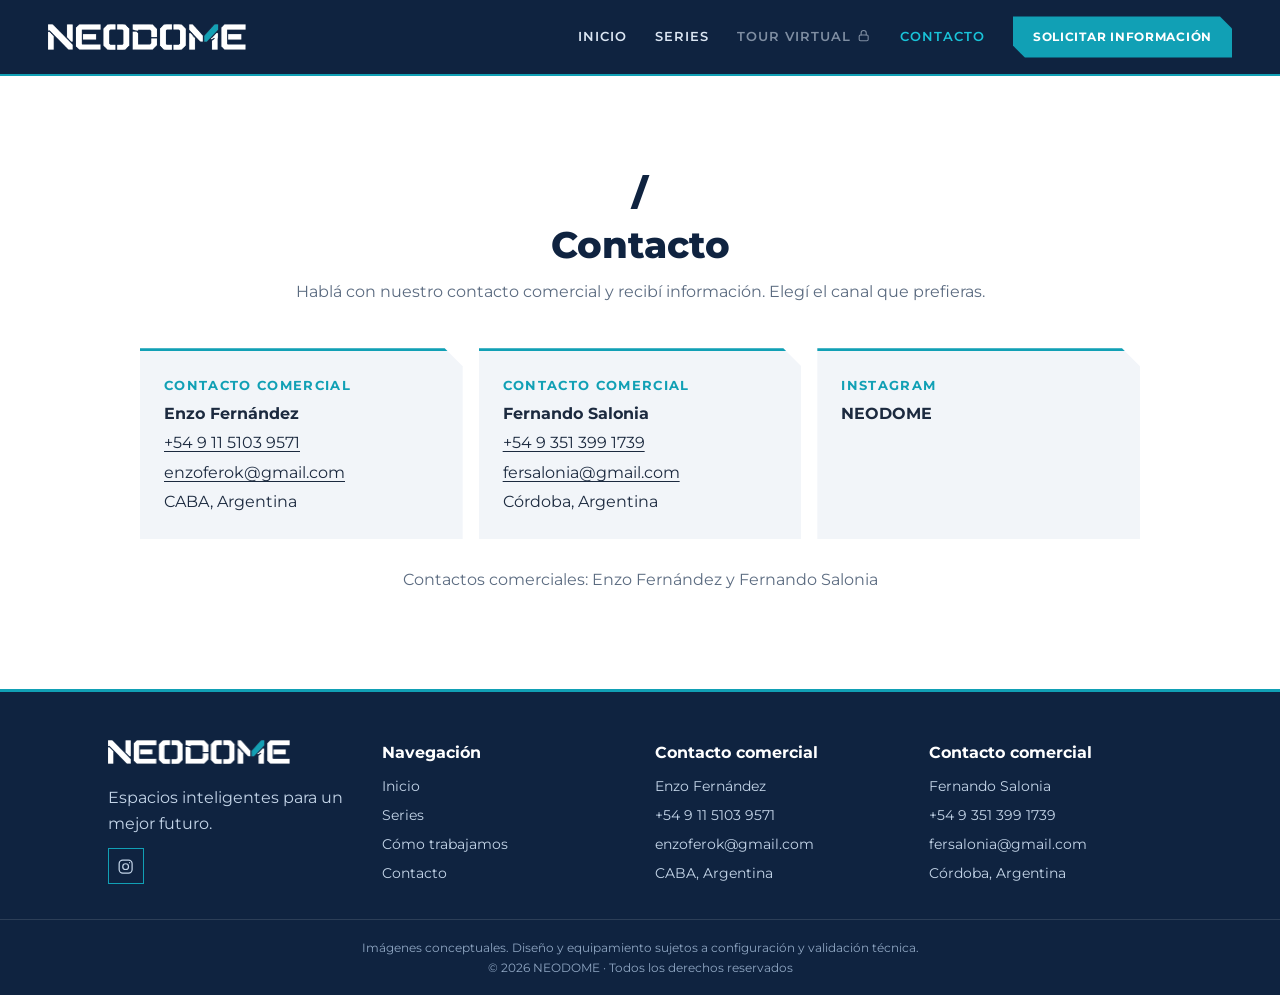
==== commit 24373866: "contacto comercial" ====
--- a/contacto.html
+++ b/contacto.html
@@ -6,7 +6,7 @@
     <title>NEODOME | Contacto</title>
     <link rel="icon" href="img/favicon.png">
     <link href="https://fonts.googleapis.com/css2?family=Montserrat:wght@400;500;600;700;800&family=Saira+Stencil+One&display=swap" rel="stylesheet">
-    <link rel="stylesheet" href="index.css?v=5">
+    <link rel="stylesheet" href="index.css?v=8">
 </head>
 <body class="contact-page">
     <header id="site-header"></header>
@@ -14,25 +14,19 @@
         <section class="cont">
             <div class="t"><span class="num">/</span><h2>Contacto</h2>
                 <p>Hablá con nuestro contacto comercial y recibí información. Elegí el canal que prefieras.</p></div>
-            <div class="ccards">
-                <a class="cc" id="c-wa" target="_blank" rel="noopener"><small>WhatsApp</small><b id="t-wa"></b></a>
-                <a class="cc" id="c-mail"><small>Email</small><b id="t-mail"></b></a>
-                <a class="cc" id="c-tel"><small>Teléfono</small><b id="t-tel"></b></a>
-                <a class="cc" id="c-ig" target="_blank" rel="noopener"><small>Instagram</small><b>NEODOME</b></a>
-                <div class="cc"><small>Ubicación</small><b id="t-zona"></b></div>
-            </div>
+            <div class="ccards" id="ccards"></div>
             <p class="who" id="who"></p>
         </section>
     </main>
     <footer id="site-footer"></footer>
-    <script src="domos.js?v=4"></script>
+    <script src="domos.js?v=8"></script>
     <script>
         montarLayout("contacto");
-        $("#c-wa").href = wa(CONFIG.mensajeGeneral); $("#t-wa").textContent = CONFIG.telefono;
-        $("#c-mail").href = "mailto:" + CONFIG.email; $("#t-mail").textContent = CONFIG.email;
-        $("#c-tel").href = "tel:+" + CONFIG.whatsapp; $("#t-tel").textContent = CONFIG.telefono;
-        $("#c-ig").href = CONFIG.instagram; $("#t-zona").textContent = CONFIG.zona;
-        $("#who").textContent = "Contacto comercial: " + CONFIG.contacto;
+        $("#ccards").innerHTML = CONFIG.contactos.map(c => `<div class="cc"><small>Contacto comercial</small><b>${c.nombre}</b>
+            <a href="https://wa.me/${c.whatsapp}?text=${encodeURIComponent(CONFIG.mensajeGeneral)}" target="_blank" rel="noopener">${c.telefono}</a>
+            <a href="mailto:${c.email}">${c.email}</a><span>${c.zona}</span></div>`).join("")
+            + `<a class="cc" href="${CONFIG.instagram}" target="_blank" rel="noopener"><small>Instagram</small><b>NEODOME</b></a>`;
+        $("#who").textContent = "Contactos comerciales: " + CONFIG.contactos.map(c => c.nombre).join(" y ");
     </script>
 </body>
 </html>
--- a/index.css
+++ b/index.css
@@ -168,3 +168,6 @@
 @media (max-width:900px) { .tec, .qs { grid-template-columns:1fr; } .tec ul { grid-template-columns:1fr; } .pts { columns:1; } .sh .num { font-size:2.4rem; } }
 
 .hero-logo { display:block; width:min(340px,75%); height:auto; margin-bottom:24px; }
+
+/* Links dentro de las tarjetas de contacto */
+.cc a { color:inherit; text-decoration:underline; text-underline-offset:3px; } .cc a:hover { color:var(--tq); }
